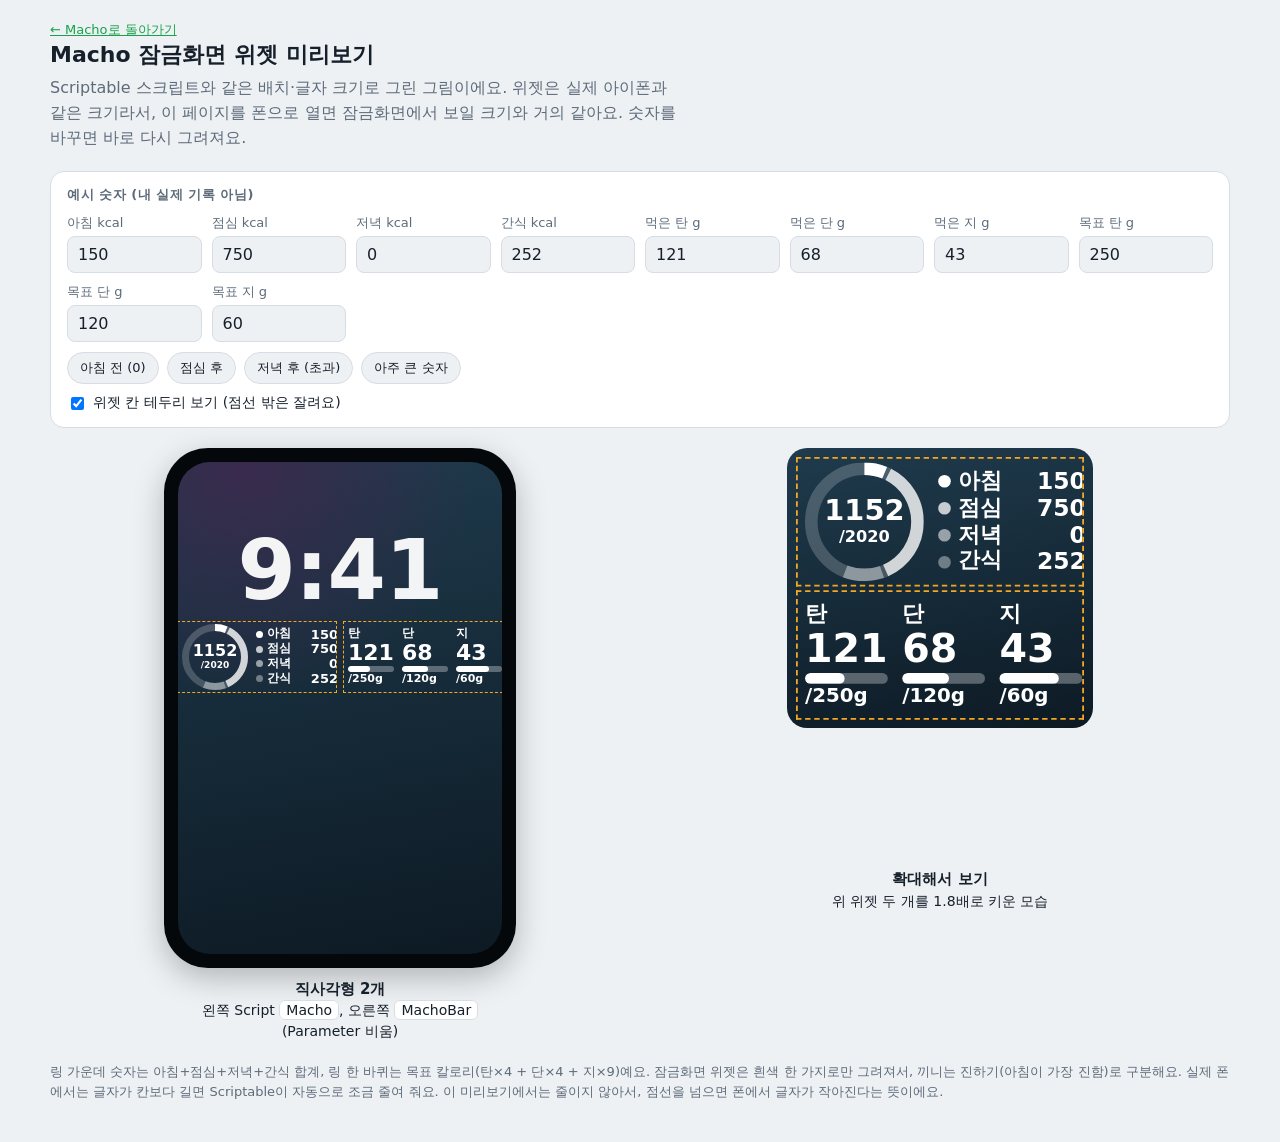
==== preview.html @ 0bd4a013 "위젯: 링 안 글자 가운데 정렬, 탄단지 칸 폭 고정 Co-Authored-By: Claude Opus 5.5 <noreply@anthropic.com>" ====
<!doctype html>
<html lang="ko">
<head>
<meta charset="utf-8">
<meta name="viewport" content="width=device-width, initial-scale=1, viewport-fit=cover">
<meta name="robots" content="noindex">
<title>Macho 위젯 미리보기</title>
<style>
/* Layout: 위에 숫자 입력 한 줄, 아래에 잠금화면 목업 2장이 나란히(폰에선 세로로) */
:root {
  --bg: #eef1f4;
  --panel: #ffffff;
  --fg: #16202b;
  --muted: #5d6b7a;
  --line: #d7dde4;
  --accent: #16a34a;
  --wall-a: #1f3b4d;
  --wall-b: #0d1a24;
  --wall-c: #3a2a4d;
  --glass: #ffffff;
  --guide: #f5a623;
  --ui: ui-rounded, "SF Pro Rounded", system-ui, -apple-system, "Apple SD Gothic Neo", "Noto Sans KR", sans-serif;
  --body: -apple-system, system-ui, "Apple SD Gothic Neo", "Noto Sans KR", "Malgun Gothic", sans-serif;
}
@media (prefers-color-scheme: dark) {
  :root:not([data-theme="light"]) { --bg: #0c1117; --panel: #151c25; --fg: #e8edf2; --muted: #93a1b0; --line: #26313d; color-scheme: dark; }
}
:root[data-theme="dark"] { --bg: #0c1117; --panel: #151c25; --fg: #e8edf2; --muted: #93a1b0; --line: #26313d; color-scheme: dark; }

* { box-sizing: border-box; }
body { margin: 0; background: var(--bg); color: var(--fg); font-family: var(--body); padding-inline: 16px; padding-block: 20px 40px; }
.wrap { max-width: 1180px; margin: 0 auto; display: grid; gap: 20px; }
h1 { font-size: 22px; margin: 0; text-wrap: balance; }
.lede { margin: 6px 0 0; color: var(--muted); line-height: 1.55; max-width: 62ch; }

.controls { background: var(--panel); border: 1px solid var(--line); border-radius: 14px; padding: 14px 16px; display: grid; gap: 10px; }
.controls h2 { font-size: 13px; letter-spacing: .04em; color: var(--muted); margin: 0; font-weight: 600; }
.inputs { display: grid; grid-template-columns: repeat(auto-fill, minmax(120px, 1fr)); gap: 10px; }
.inputs label { display: grid; gap: 4px; font-size: 13px; color: var(--muted); }
.inputs input { font: inherit; font-size: 16px; color: var(--fg); background: var(--bg); border: 1px solid var(--line); border-radius: 8px; padding: 8px 10px; width: 100%; font-variant-numeric: tabular-nums; }
.inputs input:focus-visible { outline: 2px solid var(--accent); outline-offset: 1px; }
.opts { display: flex; flex-wrap: wrap; gap: 14px; font-size: 14px; align-items: center; }
.opts label { display: flex; gap: 6px; align-items: center; }
.presets { display: flex; flex-wrap: wrap; gap: 8px; }
.presets button { font: inherit; font-size: 13px; border: 1px solid var(--line); background: var(--bg); color: var(--fg); border-radius: 999px; padding: 6px 12px; cursor: pointer; }
.presets button:focus-visible { outline: 2px solid var(--accent); }

.phones { display: grid; grid-template-columns: repeat(auto-fit, minmax(300px, 1fr)); gap: 20px; }
figure { margin: 0; display: grid; gap: 10px; justify-items: center; }
figcaption { text-align: center; font-size: 14px; line-height: 1.5; max-width: 34ch; }
figcaption b { display: block; font-size: 15px; }
figcaption code { font-family: var(--ui); background: var(--panel); border: 1px solid var(--line); border-radius: 6px; padding: 1px 6px; }

/* 잠금화면 목업: 위젯은 실제 아이폰과 같은 크기(pt = px) */
.phone { width: 352px; max-width: 100%; aspect-ratio: 352 / 520; border-radius: 44px; padding: 14px; background: #05080b; box-shadow: 0 10px 30px rgba(0,0,0,.25); }
.screen { height: 100%; border-radius: 32px; overflow: hidden; color: var(--glass); font-family: var(--ui);
  background: radial-gradient(120% 80% at 20% 0%, var(--wall-c), transparent 60%), linear-gradient(170deg, var(--wall-a), var(--wall-b));
  display: flex; flex-direction: column; align-items: center; padding-top: 44px; }
.inline { font-size: 15px; font-weight: 600; opacity: .92; height: 20px; white-space: nowrap; max-width: 300px; overflow: hidden; }
.clock { font-size: 84px; font-weight: 700; line-height: 1; letter-spacing: -1px; margin: 2px 0 10px; opacity: .95; }
.row { display: flex; gap: 8px; justify-content: center; }

.w { position: relative; overflow: hidden; color: var(--glass); }
.guide .w { outline: 1px dashed var(--guide); outline-offset: 0; }
.rect { width: 158px; height: 70px; padding: 2px 4px; display: flex; flex-direction: column; justify-content: center; }
.circ { width: 70px; height: 70px; border-radius: 50%; display: grid; place-items: center; }
.circ svg { position: absolute; inset: 0; }
.circ .in { position: relative; text-align: center; line-height: 1.05; }

.big { font-weight: 700; line-height: 1.05; white-space: nowrap; font-variant-numeric: tabular-nums; }
.sm { font-weight: 600; white-space: nowrap; line-height: 1.15; font-variant-numeric: tabular-nums; }
.bar { background: rgba(255,255,255,.3); border-radius: 99px; overflow: hidden; }
.bar i { display: block; height: 100%; background: var(--glass); border-radius: 99px; }
.hs { display: flex; align-items: flex-end; gap: 4px; }
.cols { display: flex; gap: 6px; }
.col { display: grid; gap: 3px; }
.mrow { display: flex; align-items: center; gap: 6px; }
.note { color: var(--muted); font-size: 13px; line-height: 1.55; margin: 0; }
</style>
</head>
<body>

<div class="wrap">
  <header>
    <p class="note"><a href="./" style="color:var(--accent)">← Macho로 돌아가기</a></p>
    <h1>Macho 잠금화면 위젯 미리보기</h1>
    <p class="lede">Scriptable 스크립트와 같은 배치·글자 크기로 그린 그림이에요. 위젯은 실제 아이폰과 같은 크기라서, 이 페이지를 폰으로 열면 잠금화면에서 보일 크기와 거의 같아요. 숫자를 바꾸면 바로 다시 그려져요.</p>
  </header>

  <section class="controls" aria-label="예시 숫자">
    <h2>예시 숫자 (내 실제 기록 아님)</h2>
    <div class="inputs">
      <label>아침 kcal<input id="kb" type="number" value="150"></label>
      <label>점심 kcal<input id="kl" type="number" value="750"></label>
      <label>저녁 kcal<input id="kd" type="number" value="0"></label>
      <label>간식 kcal<input id="ks" type="number" value="252"></label>
      <label>먹은 탄 g<input id="c" type="number" value="121"></label>
      <label>먹은 단 g<input id="p" type="number" value="68"></label>
      <label>먹은 지 g<input id="f" type="number" value="43"></label>
      <label>목표 탄 g<input id="gc" type="number" value="250"></label>
      <label>목표 단 g<input id="gp" type="number" value="120"></label>
      <label>목표 지 g<input id="gf" type="number" value="60"></label>
    </div>
    <div class="presets">
      <button data-p="0,0,0,0,0,0,0">아침 전 (0)</button>
      <button data-p="150,750,0,252,121,68,43">점심 후</button>
      <button data-p="420,750,680,300,248,131,72">저녁 후 (초과)</button>
      <button data-p="1200,1500,1800,900,1250,1180,960">아주 큰 숫자</button>
    </div>
    <div class="opts">
      <label><input type="checkbox" id="guide" checked> 위젯 칸 테두리 보기 (점선 밖은 잘려요)</label>
    </div>
  </section>

  <div class="phones" id="phones"></div>
  <p class="note">링 가운데 숫자는 아침+점심+저녁+간식 합계, 링 한 바퀴는 목표 칼로리(탄×4 + 단×4 + 지×9)예요. 잠금화면 위젯은 흰색 한 가지로만 그려져서, 끼니는 진하기(아침이 가장 진함)로 구분해요. 실제 폰에서는 글자가 칸보다 길면 Scriptable이 자동으로 조금 줄여 줘요. 이 미리보기에서는 줄이지 않아서, 점선을 넘으면 폰에서 글자가 작아진다는 뜻이에요.</p>
</div>

<script>
const $ = (s) => document.querySelector(s);
const MAC = [['탄', 'c'], ['단', 'p'], ['지', 'f']];
const MEALS = [['아침', 'kb', 1], ['점심', 'kl', 0.75], ['저녁', 'kd', 0.55], ['간식', 'ks', 0.38]];

function data() {
  const n = (id) => Math.max(0, Number($('#' + id).value) || 0);
  const v = { c: n('c'), p: n('p'), f: n('f'), goals: { c: n('gc'), p: n('gp'), f: n('gf') } };
  for (const [, k] of MEALS) v[k] = n(k);
  v.k = MEALS.reduce((s, [, k]) => s + v[k], 0);
  v.gk = v.goals.c * 4 + v.goals.p * 4 + v.goals.f * 9;
  return v;
}
const pct = (a, b) => Math.max(0, Math.min(1, a / (b || 1))) * 100;
const bar = (frac, w, h) => `<div class="bar" style="width:${w}px;height:${h}px"><i style="width:${frac}%"></i></div>`;
const T = (cls, size, text) => `<span class="${cls}" style="font-size:${size}px">${text}</span>`;

// Macho.js의 mealRing: 끼니별 조각, 한 바퀴 = 목표 (넘으면 비율대로 꽉 채움)
function ring(v, size, lw) {
  const r = size / 2 - lw / 2, len = 2 * Math.PI * r, scale = 1 / Math.max(v.gk || 1, v.k), gap = 0.012;
  let at = 0, segs = '';
  for (const [, k, a] of MEALS) {
    const l = v[k] * scale;
    if (l <= 0) continue;
    const to = Math.min(1, at + l);
    if (to - at > gap * 1.5) segs += `<circle cx="${size / 2}" cy="${size / 2}" r="${r}" fill="none" stroke="rgba(255,255,255,${a})" stroke-width="${lw}"
      stroke-dasharray="${(to - at - gap) * len} ${len}" stroke-dashoffset="${-at * len}" transform="rotate(-90 ${size / 2} ${size / 2})"/>`;
    at = to;
  }
  return `<svg viewBox="0 0 ${size} ${size}" width="${size}" height="${size}" aria-hidden="true">
    <circle cx="${size / 2}" cy="${size / 2}" r="${r}" fill="none" stroke="rgba(255,255,255,.2)" stroke-width="${lw}"/>${segs}</svg>`;
}

// Macho.js: 왼쪽 링 + 오른쪽 끼니별 칼로리
const kcalWidget = (v) => `<div class="w rect"><div style="display:flex;align-items:center;gap:8px">
  <div style="position:relative;width:66px;height:66px;flex:none">${ring(v, 66, 7)}
    <div style="position:absolute;inset:0;display:grid;place-content:center;text-align:center;line-height:1.05">${T('big', 16, Math.round(v.k))}${T('sm', 9, '/' + Math.round(v.gk))}</div></div>
  <div style="display:grid;gap:1px;width:82px;flex:none">${MEALS.map(([name, k, a]) => `<div style="display:flex;align-items:center;gap:4px">
    <span style="width:7px;height:7px;border-radius:50%;background:rgba(255,255,255,${a});flex:none"></span>${T('sm', 12, name)}<span style="flex:1"></span>${T('big', 13, Math.round(v[k]))}</div>`).join('')}</div>
</div></div>`;

// MachoBar.js: 세 칸 + 막대
const barWidget = (v) => `<div class="w rect"><div class="cols">${MAC.map(([l, k]) => `<div class="col" style="gap:0;width:48px;flex:none">
  ${T('sm', 12, l)}${T('big', 22, Math.round(v[k]))}<div style="height:2px"></div>${bar(pct(v[k], v.goals[k]), 46, 6)}<div style="height:1px"></div>${T('sm', 11, '/' + Math.round(v.goals[k]) + 'g')}
</div>`).join('')}</div></div>`;

const phone = (v, widgets, title, how) => `<figure>
  <div class="phone"><div class="screen">
    <div class="inline"></div>
    <div class="clock">9:41</div>
    <div class="row">${widgets}</div>
  </div></div>
  <figcaption><b>${title}</b>${how}</figcaption></figure>`;

function render() {
  const v = data();
  $('#phones').innerHTML =
    phone(v, kcalWidget(v) + barWidget(v), '직사각형 2개',
      '왼쪽 Script <code>Macho</code>, 오른쪽 <code>MachoBar</code> (Parameter 비움)') +
    `<figure><div style="width:${170 * 1.8}px;max-width:100%;height:${156 * 1.8}px;border-radius:20px;overflow:hidden;background:linear-gradient(170deg,var(--wall-a),var(--wall-b))">
        <div style="transform:scale(1.8);transform-origin:top left;width:170px;padding:6px;display:grid;gap:4px">${kcalWidget(v)}${barWidget(v)}</div></div>
      <figcaption><b>확대해서 보기</b>위 위젯 두 개를 1.8배로 키운 모습</figcaption></figure>`;
  document.body.classList.toggle('guide', $('#guide').checked);
}
document.querySelectorAll('input').forEach((el) => el.addEventListener('input', render));
document.querySelectorAll('[data-p]').forEach((b) => b.addEventListener('click', () => {
  const ids = ['kb', 'kl', 'kd', 'ks', 'c', 'p', 'f'];
  b.dataset.p.split(',').forEach((x, i) => ($('#' + ids[i]).value = x));
  render();
}));
render();
</script>
</body>
</html>
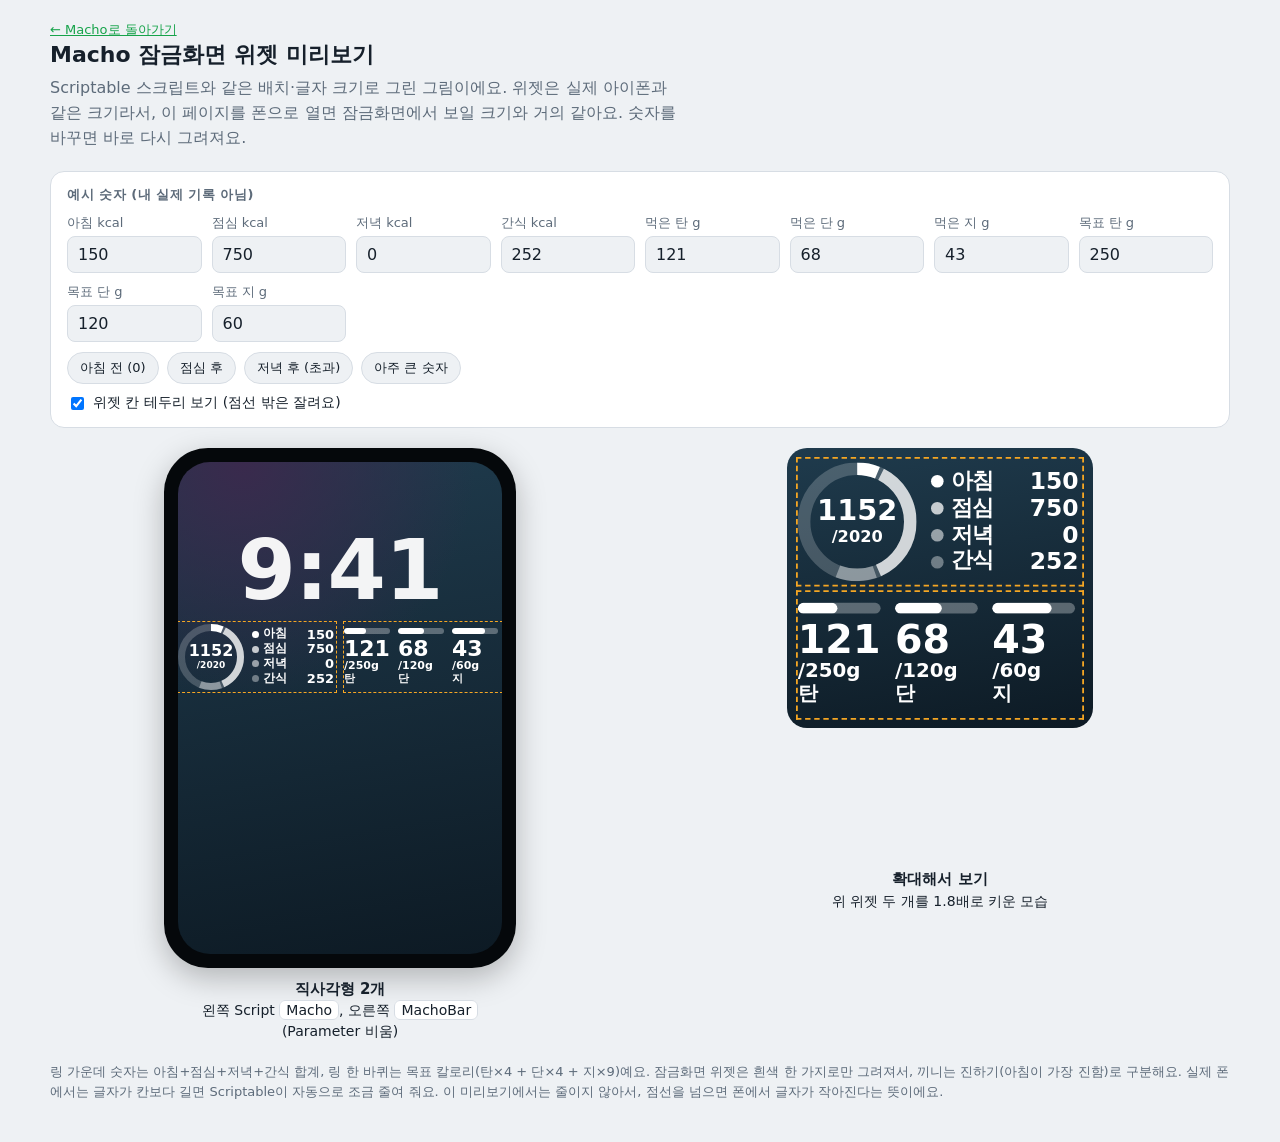
==== commit 7b857b60: "v1.10: MachoBar 순서 변경 (막대 → 섭취량 → 목표 → 이름) Co-Authored-By: Claude Opus 5.5 <noreply@anthropic.com>" ====
--- a/preview.html
+++ b/preview.html
@@ -62,7 +62,7 @@
 
 .w { position: relative; overflow: hidden; color: var(--glass); }
 .guide .w { outline: 1px dashed var(--guide); outline-offset: 0; }
-.rect { width: 158px; height: 70px; padding: 2px 4px; display: flex; flex-direction: column; justify-content: center; }
+.rect { width: 158px; height: 70px; padding: 0; display: flex; flex-direction: column; justify-content: center; }
 .circ { width: 70px; height: 70px; border-radius: 50%; display: grid; place-items: center; }
 .circ svg { position: absolute; inset: 0; }
 .circ .in { position: relative; text-align: center; line-height: 1.05; }
@@ -159,7 +159,7 @@
 
 // MachoBar.js: 세 칸 + 막대
 const barWidget = (v) => `<div class="w rect"><div class="cols">${MAC.map(([l, k]) => `<div class="col" style="gap:0;width:48px;flex:none">
-  ${T('sm', 12, l)}${T('big', 22, Math.round(v[k]))}<div style="height:2px"></div>${bar(pct(v[k], v.goals[k]), 46, 6)}<div style="height:1px"></div>${T('sm', 11, '/' + Math.round(v.goals[k]) + 'g')}
+  ${bar(pct(v[k], v.goals[k]), 46, 6)}<div style="height:3px"></div>${T('big', 22, Math.round(v[k]))}${T('sm', 11, '/' + Math.round(v.goals[k]) + 'g')}${T('sm', 11, l)}
 </div>`).join('')}</div></div>`;
 
 const phone = (v, widgets, title, how) => `<figure>
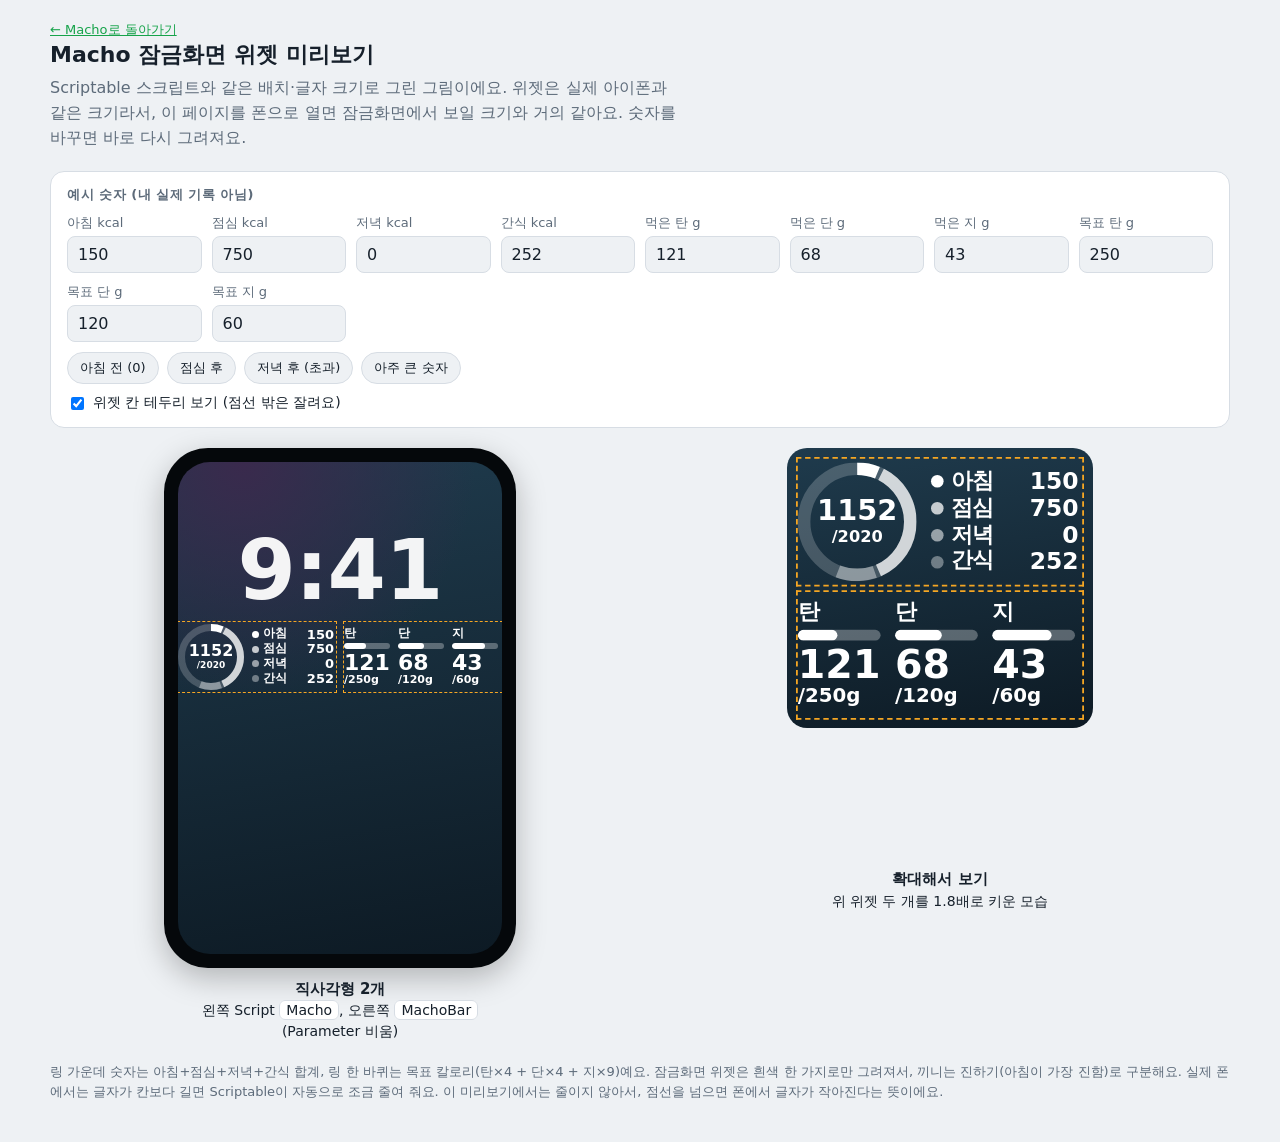
==== commit 5cfacca3: "v1.11: MachoBar 순서 (이름 → 막대 → 섭취량 → 목표) Co-Authored-By: Claude Opus 5.5 <noreply@anthropic.com>" ====
--- a/preview.html
+++ b/preview.html
@@ -159,7 +159,7 @@
 
 // MachoBar.js: 세 칸 + 막대
 const barWidget = (v) => `<div class="w rect"><div class="cols">${MAC.map(([l, k]) => `<div class="col" style="gap:0;width:48px;flex:none">
-  ${bar(pct(v[k], v.goals[k]), 46, 6)}<div style="height:3px"></div>${T('big', 22, Math.round(v[k]))}${T('sm', 11, '/' + Math.round(v.goals[k]) + 'g')}${T('sm', 11, l)}
+  ${T('sm', 12, l)}<div style="height:2px"></div>${bar(pct(v[k], v.goals[k]), 46, 6)}<div style="height:2px"></div>${T('big', 22, Math.round(v[k]))}${T('sm', 11, '/' + Math.round(v.goals[k]) + 'g')}
 </div>`).join('')}</div></div>`;
 
 const phone = (v, widgets, title, how) => `<figure>
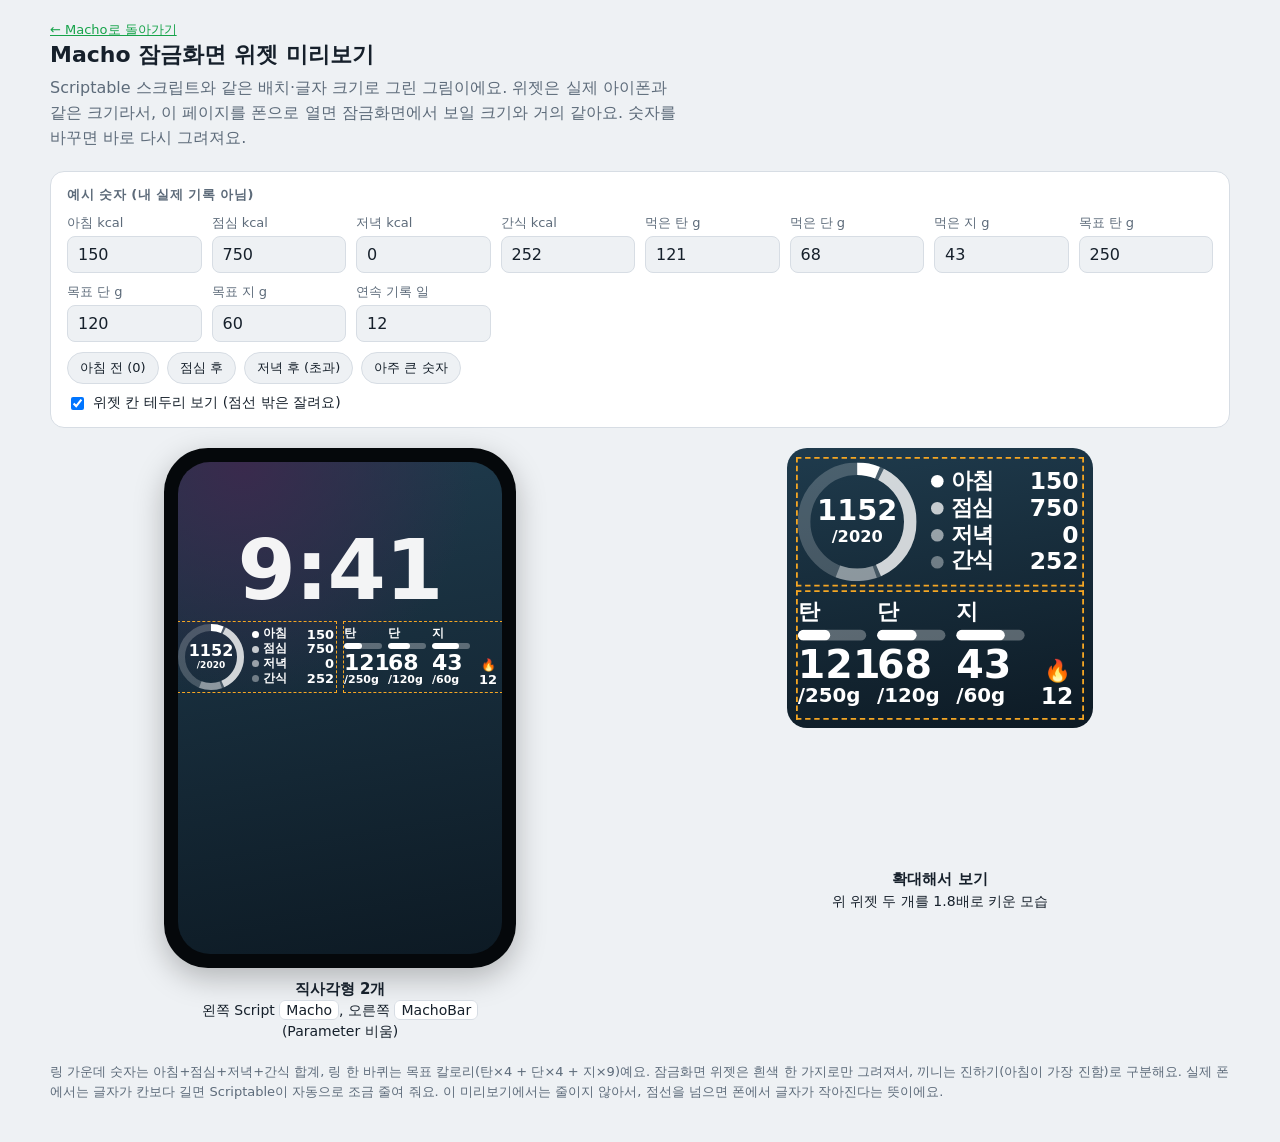
==== commit 1e20e35e: "v1.18: MachoBar 오른쪽 아래 연속 기록 일수(불꽃) Co-Authored-By: Claude Opus 5.5 <noreply@anthropic.com>" ====
--- a/preview.html
+++ b/preview.html
@@ -100,6 +100,7 @@
       <label>목표 탄 g<input id="gc" type="number" value="250"></label>
       <label>목표 단 g<input id="gp" type="number" value="120"></label>
       <label>목표 지 g<input id="gf" type="number" value="60"></label>
+      <label>연속 기록 일<input id="st" type="number" value="12"></label>
     </div>
     <div class="presets">
       <button data-p="0,0,0,0,0,0,0">아침 전 (0)</button>
@@ -125,6 +126,7 @@
   const n = (id) => Math.max(0, Number($('#' + id).value) || 0);
   const v = { c: n('c'), p: n('p'), f: n('f'), goals: { c: n('gc'), p: n('gp'), f: n('gf') } };
   for (const [, k] of MEALS) v[k] = n(k);
+  v.st = Math.round(n('st'));
   v.k = MEALS.reduce((s, [, k]) => s + v[k], 0);
   v.gk = v.goals.c * 4 + v.goals.p * 4 + v.goals.f * 9;
   return v;
@@ -158,9 +160,10 @@
 </div></div>`;
 
 // MachoBar.js: 세 칸 + 막대
-const barWidget = (v) => `<div class="w rect"><div class="cols">${MAC.map(([l, k]) => `<div class="col" style="gap:0;width:48px;flex:none">
-  ${T('sm', 12, l)}<div style="height:2px"></div>${bar(pct(v[k], v.goals[k]), 46, 6)}<div style="height:2px"></div>${T('big', 22, Math.round(v[k]))}${T('sm', 11, '/' + Math.round(v.goals[k]) + 'g')}
-</div>`).join('')}</div></div>`;
+const barWidget = (v) => `<div class="w rect"><div class="cols" style="gap:4px">${MAC.map(([l, k]) => `<div class="col" style="gap:0;width:40px;flex:none">
+  ${T('sm', 12, l)}<div style="height:2px"></div>${bar(pct(v[k], v.goals[k]), 38, 6)}<div style="height:2px"></div>${T('big', 22, Math.round(v[k]))}${T('sm', 11, '/' + Math.round(v.goals[k]) + 'g')}
+</div>`).join('')}<div style="width:24px;flex:none;display:flex;flex-direction:column;justify-content:flex-end;align-items:center;line-height:1.1">
+  <span style="font-size:12px">🔥</span>${T('big', 13, v.st)}</div></div></div>`;
 
 const phone = (v, widgets, title, how) => `<figure>
   <div class="phone"><div class="screen">
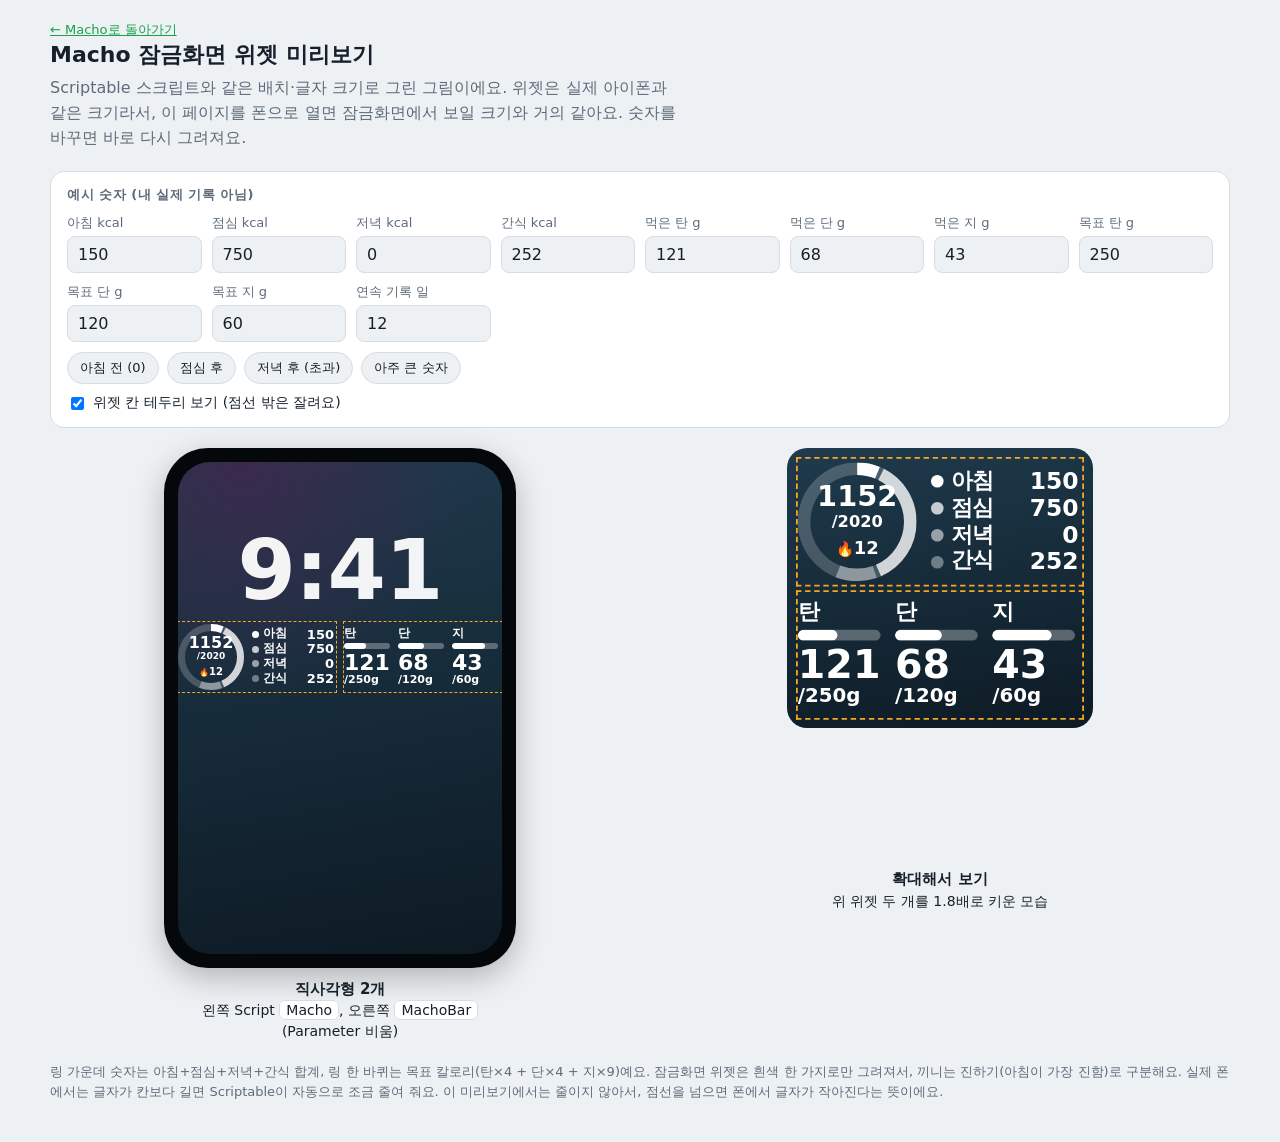
==== commit 5e6197d0: "v1.19: MachoBar 원래 모양 복원, 연속 기록 일수는 Macho 링 안으로 Co-Authored-By: Claude Opus 5.5 <noreply@anthropic.c" ====
--- a/preview.html
+++ b/preview.html
@@ -154,16 +154,15 @@
 // Macho.js: 왼쪽 링 + 오른쪽 끼니별 칼로리
 const kcalWidget = (v) => `<div class="w rect"><div style="display:flex;align-items:center;gap:8px">
   <div style="position:relative;width:66px;height:66px;flex:none">${ring(v, 66, 7)}
-    <div style="position:absolute;inset:0;display:grid;place-content:center;text-align:center;line-height:1.05">${T('big', 16, Math.round(v.k))}${T('sm', 9, '/' + Math.round(v.gk))}</div></div>
+    <div style="position:absolute;inset:0;display:grid;place-content:center;text-align:center;line-height:1.05">${T('big', 16, Math.round(v.k))}${T('sm', 9, '/' + Math.round(v.gk))}<span>${T('sm', 8, '🔥')}${T('big', 10, v.st)}</span></div></div>
   <div style="display:grid;gap:1px;width:82px;flex:none">${MEALS.map(([name, k, a]) => `<div style="display:flex;align-items:center;gap:4px">
     <span style="width:7px;height:7px;border-radius:50%;background:rgba(255,255,255,${a});flex:none"></span>${T('sm', 12, name)}<span style="flex:1"></span>${T('big', 13, Math.round(v[k]))}</div>`).join('')}</div>
 </div></div>`;
 
 // MachoBar.js: 세 칸 + 막대
-const barWidget = (v) => `<div class="w rect"><div class="cols" style="gap:4px">${MAC.map(([l, k]) => `<div class="col" style="gap:0;width:40px;flex:none">
-  ${T('sm', 12, l)}<div style="height:2px"></div>${bar(pct(v[k], v.goals[k]), 38, 6)}<div style="height:2px"></div>${T('big', 22, Math.round(v[k]))}${T('sm', 11, '/' + Math.round(v.goals[k]) + 'g')}
-</div>`).join('')}<div style="width:24px;flex:none;display:flex;flex-direction:column;justify-content:flex-end;align-items:center;line-height:1.1">
-  <span style="font-size:12px">🔥</span>${T('big', 13, v.st)}</div></div></div>`;
+const barWidget = (v) => `<div class="w rect"><div class="cols">${MAC.map(([l, k]) => `<div class="col" style="gap:0;width:48px;flex:none">
+  ${T('sm', 12, l)}<div style="height:2px"></div>${bar(pct(v[k], v.goals[k]), 46, 6)}<div style="height:2px"></div>${T('big', 22, Math.round(v[k]))}${T('sm', 11, '/' + Math.round(v.goals[k]) + 'g')}
+</div>`).join('')}</div></div>`;
 
 const phone = (v, widgets, title, how) => `<figure>
   <div class="phone"><div class="screen">
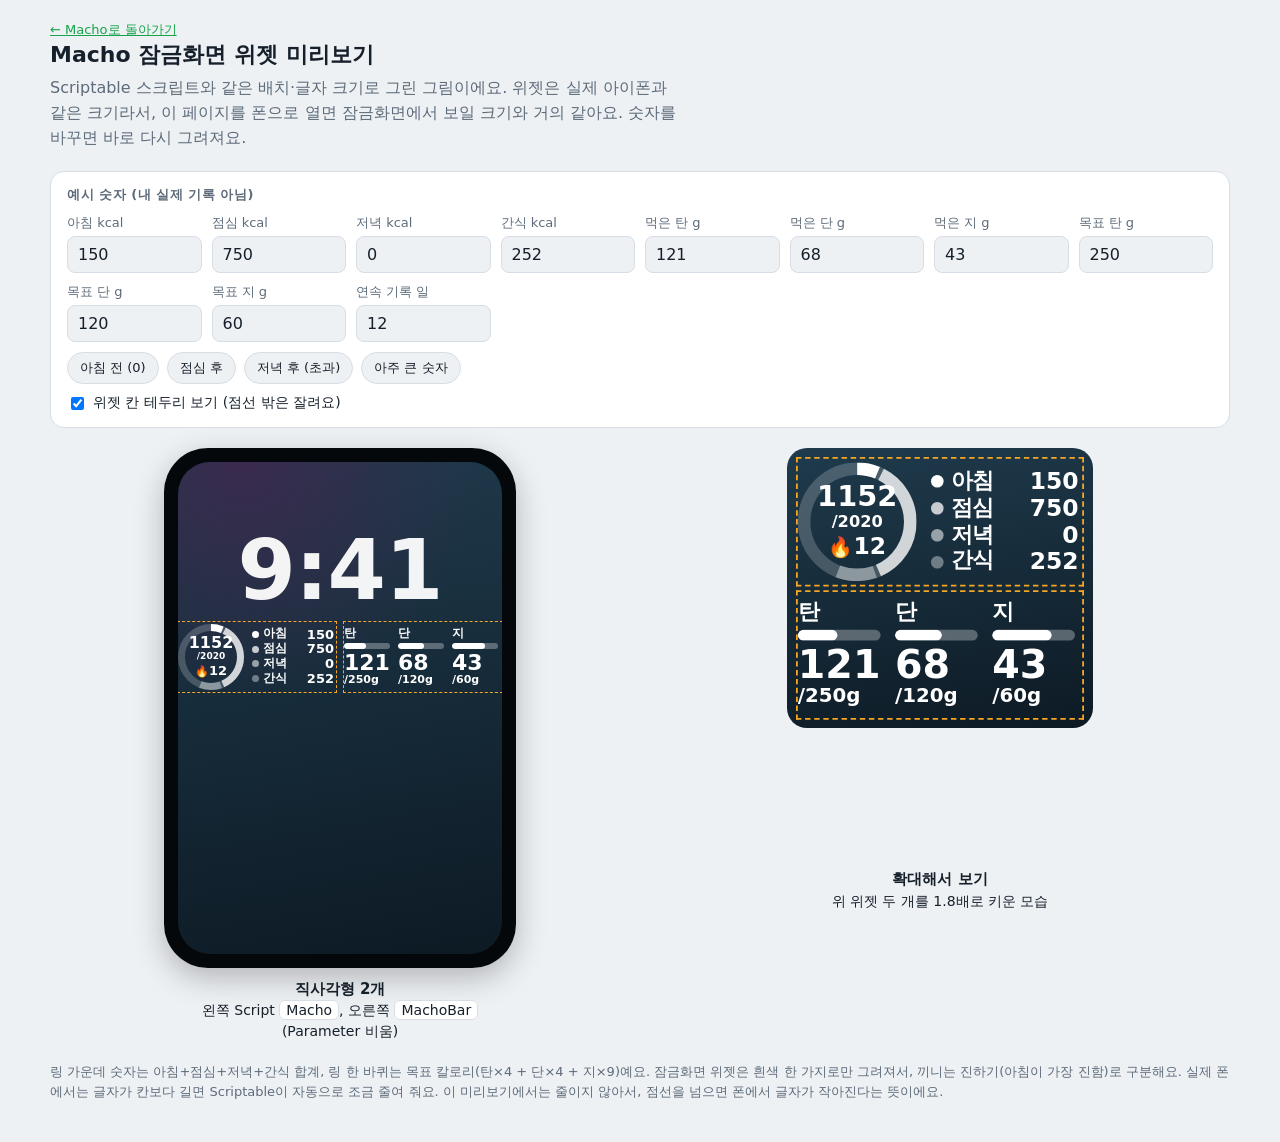
==== commit c6a14134: "v1.20: Macho 링 안 불꽃 줄 키우고 간격 좁힘 Co-Authored-By: Claude Opus 5.5 <noreply@anthropic.com>" ====
--- a/preview.html
+++ b/preview.html
@@ -154,7 +154,7 @@
 // Macho.js: 왼쪽 링 + 오른쪽 끼니별 칼로리
 const kcalWidget = (v) => `<div class="w rect"><div style="display:flex;align-items:center;gap:8px">
   <div style="position:relative;width:66px;height:66px;flex:none">${ring(v, 66, 7)}
-    <div style="position:absolute;inset:0;display:grid;place-content:center;text-align:center;line-height:1.05">${T('big', 16, Math.round(v.k))}${T('sm', 9, '/' + Math.round(v.gk))}<span>${T('sm', 8, '🔥')}${T('big', 10, v.st)}</span></div></div>
+    <div style="position:absolute;inset:0;display:grid;place-content:center;text-align:center;line-height:1.05">${T('big', 16, Math.round(v.k))}${T('sm', 9, '/' + Math.round(v.gk))}<span>${T('sm', 11, '🔥')}${T('big', 13, v.st)}</span></div></div>
   <div style="display:grid;gap:1px;width:82px;flex:none">${MEALS.map(([name, k, a]) => `<div style="display:flex;align-items:center;gap:4px">
     <span style="width:7px;height:7px;border-radius:50%;background:rgba(255,255,255,${a});flex:none"></span>${T('sm', 12, name)}<span style="flex:1"></span>${T('big', 13, Math.round(v[k]))}</div>`).join('')}</div>
 </div></div>`;
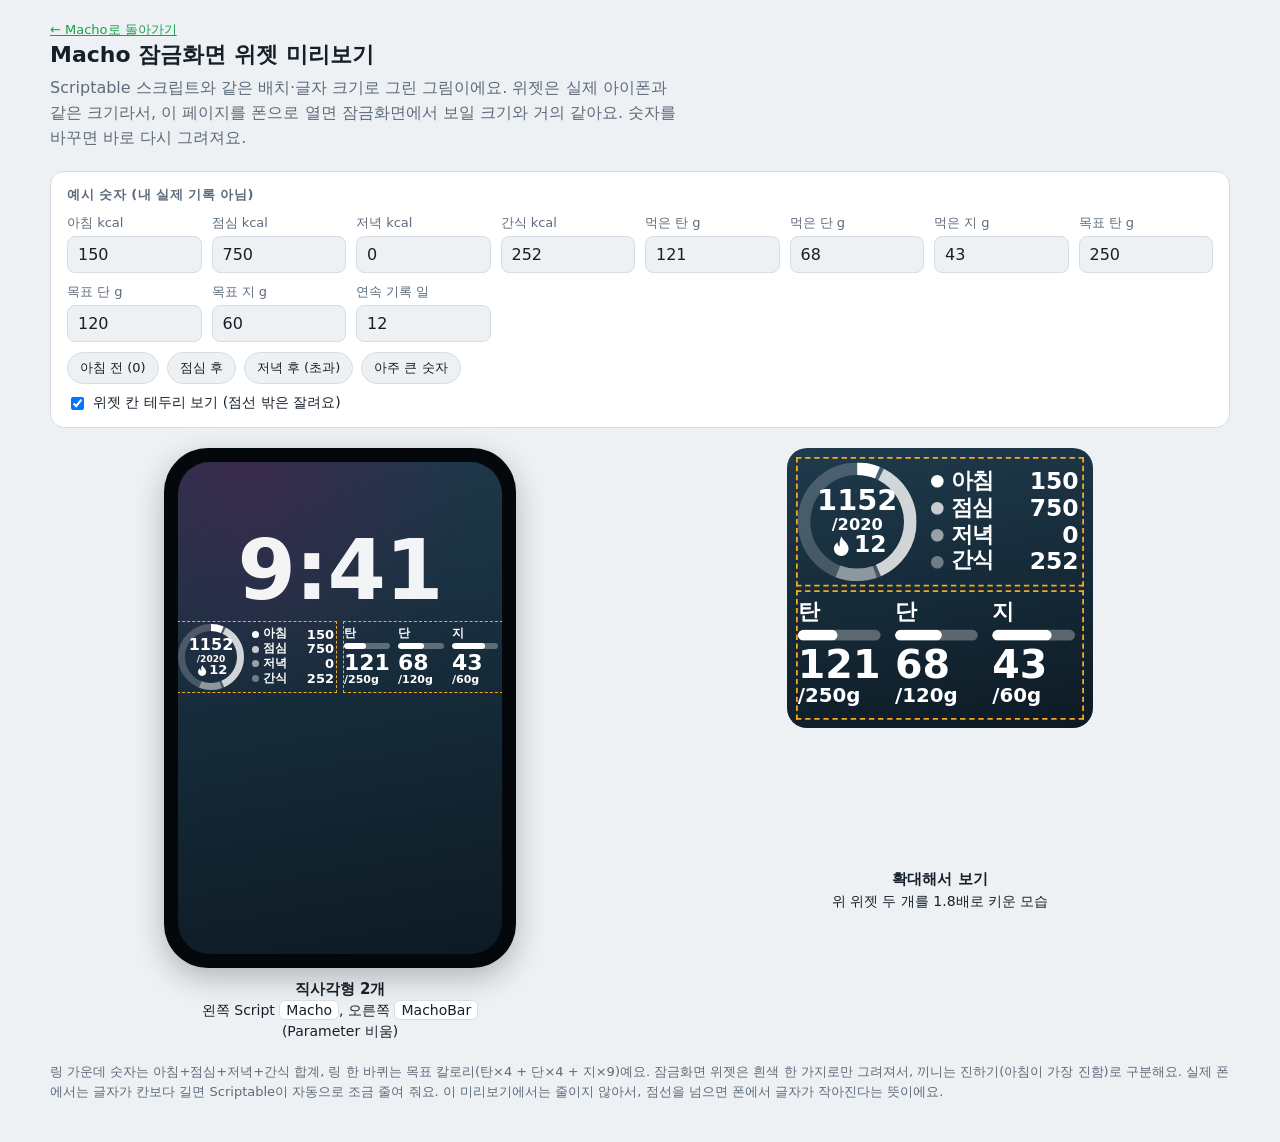
==== commit 0c0b4ba8: "v1.21: Macho 링 가운데 글자를 그림으로 직접 그려 줄 간격 좁힘 Co-Authored-By: Claude Opus 5.5 <noreply@anthropic.com>" ====
--- a/preview.html
+++ b/preview.html
@@ -74,6 +74,7 @@
 .hs { display: flex; align-items: flex-end; gap: 4px; }
 .cols { display: flex; gap: 6px; }
 .col { display: grid; gap: 3px; }
+.ctr text { font-family: var(--ui); font-variant-numeric: tabular-nums; }
 .mrow { display: flex; align-items: center; gap: 6px; }
 .note { color: var(--muted); font-size: 13px; line-height: 1.55; margin: 0; }
 </style>
@@ -154,7 +155,14 @@
 // Macho.js: 왼쪽 링 + 오른쪽 끼니별 칼로리
 const kcalWidget = (v) => `<div class="w rect"><div style="display:flex;align-items:center;gap:8px">
   <div style="position:relative;width:66px;height:66px;flex:none">${ring(v, 66, 7)}
-    <div style="position:absolute;inset:0;display:grid;place-content:center;text-align:center;line-height:1.05">${T('big', 16, Math.round(v.k))}${T('sm', 9, '/' + Math.round(v.gk))}<span>${T('sm', 11, '🔥')}${T('big', 13, v.st)}</span></div></div>
+    <svg class="ctr" viewBox="0 0 66 66" width="66" height="66" style="position:absolute;inset:0" aria-hidden="true">
+      <!-- Macho.js drawCenter와 같은 위치 (SF 글꼴 기준 바닥선: 16pt→26.2, 9pt→37.6, 13pt→49.9) -->
+      <text x="33" y="26.2" text-anchor="middle" fill="#fff" font-size="16" font-weight="700">${Math.round(v.k)}</text>
+      <text x="33" y="37.6" text-anchor="middle" fill="#fff" font-size="9" font-weight="600">/${Math.round(v.gk)}</text>
+      ${(() => { const nw = String(v.st).length * 8, left = (66 - (11 + 1.5 + nw)) / 2;
+        return `<path fill="#fff" transform="translate(${left} 41) scale(11)" d="M.5 0C.55.2.8.3.85.55C.9.8.72 1 .5 1C.28 1 .1.82.12.6C.13.45.22.38.3.3C.3.42.36.5.42.52C.38.35.42.15.5 0Z"/>
+        <text x="${left + 12.5}" y="49.9" fill="#fff" font-size="13" font-weight="700">${v.st}</text>`; })()}
+    </svg></div>
   <div style="display:grid;gap:1px;width:82px;flex:none">${MEALS.map(([name, k, a]) => `<div style="display:flex;align-items:center;gap:4px">
     <span style="width:7px;height:7px;border-radius:50%;background:rgba(255,255,255,${a});flex:none"></span>${T('sm', 12, name)}<span style="flex:1"></span>${T('big', 13, Math.round(v[k]))}</div>`).join('')}</div>
 </div></div>`;
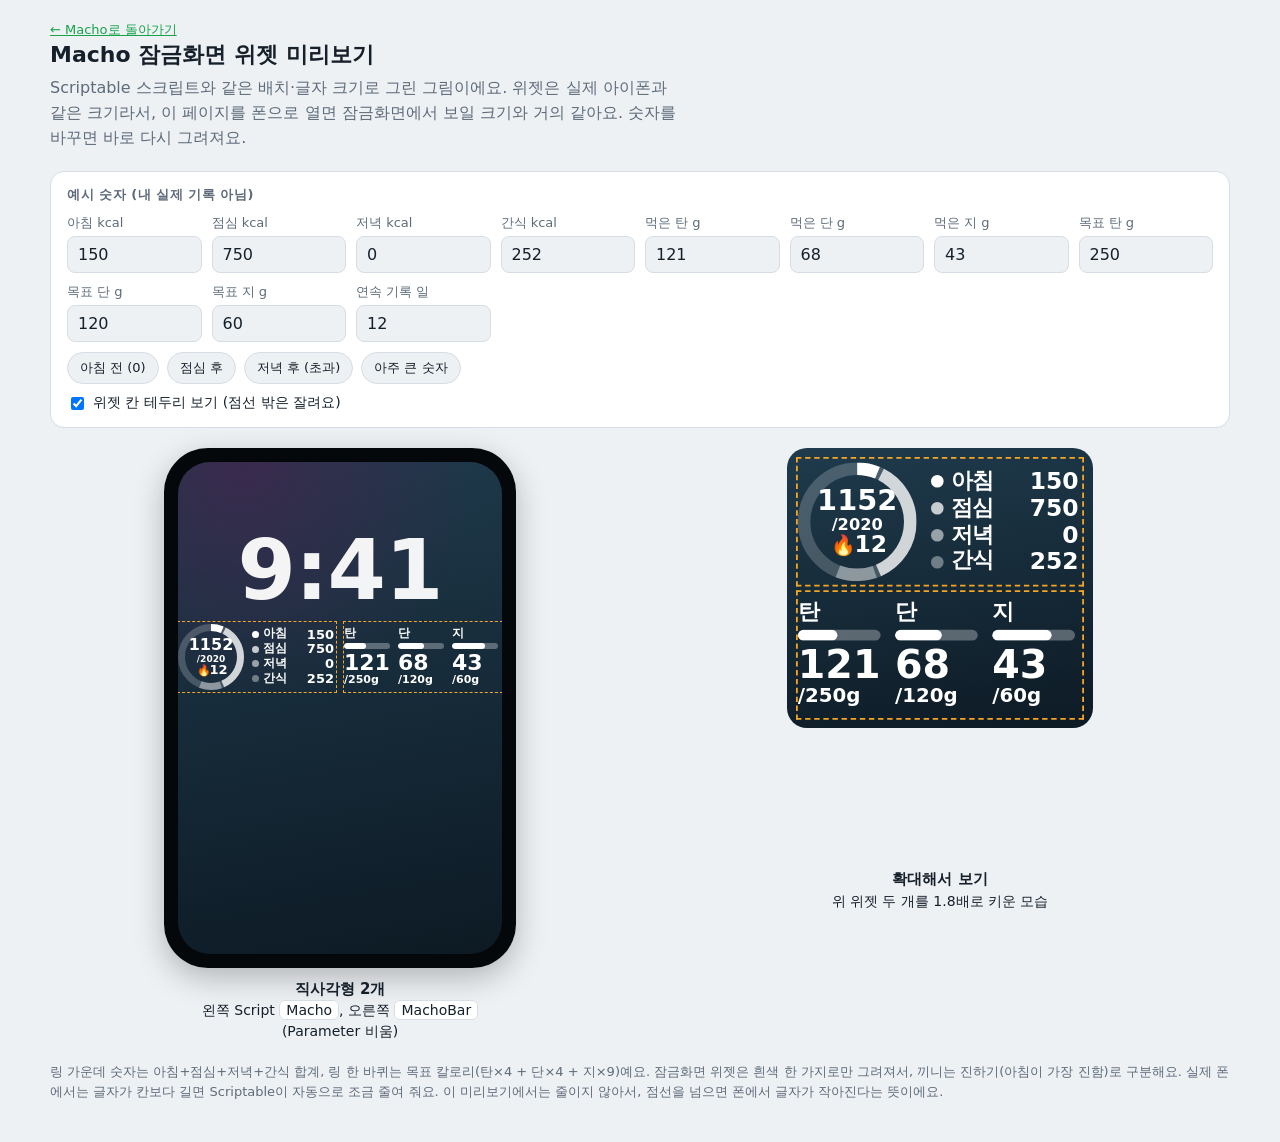
==== commit 9fb8b660: "v1.22: Macho 링 안 불꽃을 컬러 이모지로 Co-Authored-By: Claude Opus 5.5 <noreply@anthropic.com>" ====
--- a/preview.html
+++ b/preview.html
@@ -159,9 +159,9 @@
       <!-- Macho.js drawCenter와 같은 위치 (SF 글꼴 기준 바닥선: 16pt→26.2, 9pt→37.6, 13pt→49.9) -->
       <text x="33" y="26.2" text-anchor="middle" fill="#fff" font-size="16" font-weight="700">${Math.round(v.k)}</text>
       <text x="33" y="37.6" text-anchor="middle" fill="#fff" font-size="9" font-weight="600">/${Math.round(v.gk)}</text>
-      ${(() => { const nw = String(v.st).length * 8, left = (66 - (11 + 1.5 + nw)) / 2;
-        return `<path fill="#fff" transform="translate(${left} 41) scale(11)" d="M.5 0C.55.2.8.3.85.55C.9.8.72 1 .5 1C.28 1 .1.82.12.6C.13.45.22.38.3.3C.3.42.36.5.42.52C.38.35.42.15.5 0Z"/>
-        <text x="${left + 12.5}" y="49.9" fill="#fff" font-size="13" font-weight="700">${v.st}</text>`; })()}
+      ${(() => { const nw = String(v.st).length * 8, left = (66 - (12 + 1 + nw)) / 2;
+        return `<text x="${left}" y="50" font-size="11">🔥</text>
+        <text x="${left + 13}" y="49.9" fill="#fff" font-size="13" font-weight="700">${v.st}</text>`; })()}
     </svg></div>
   <div style="display:grid;gap:1px;width:82px;flex:none">${MEALS.map(([name, k, a]) => `<div style="display:flex;align-items:center;gap:4px">
     <span style="width:7px;height:7px;border-radius:50%;background:rgba(255,255,255,${a});flex:none"></span>${T('sm', 12, name)}<span style="flex:1"></span>${T('big', 13, Math.round(v[k]))}</div>`).join('')}</div>
